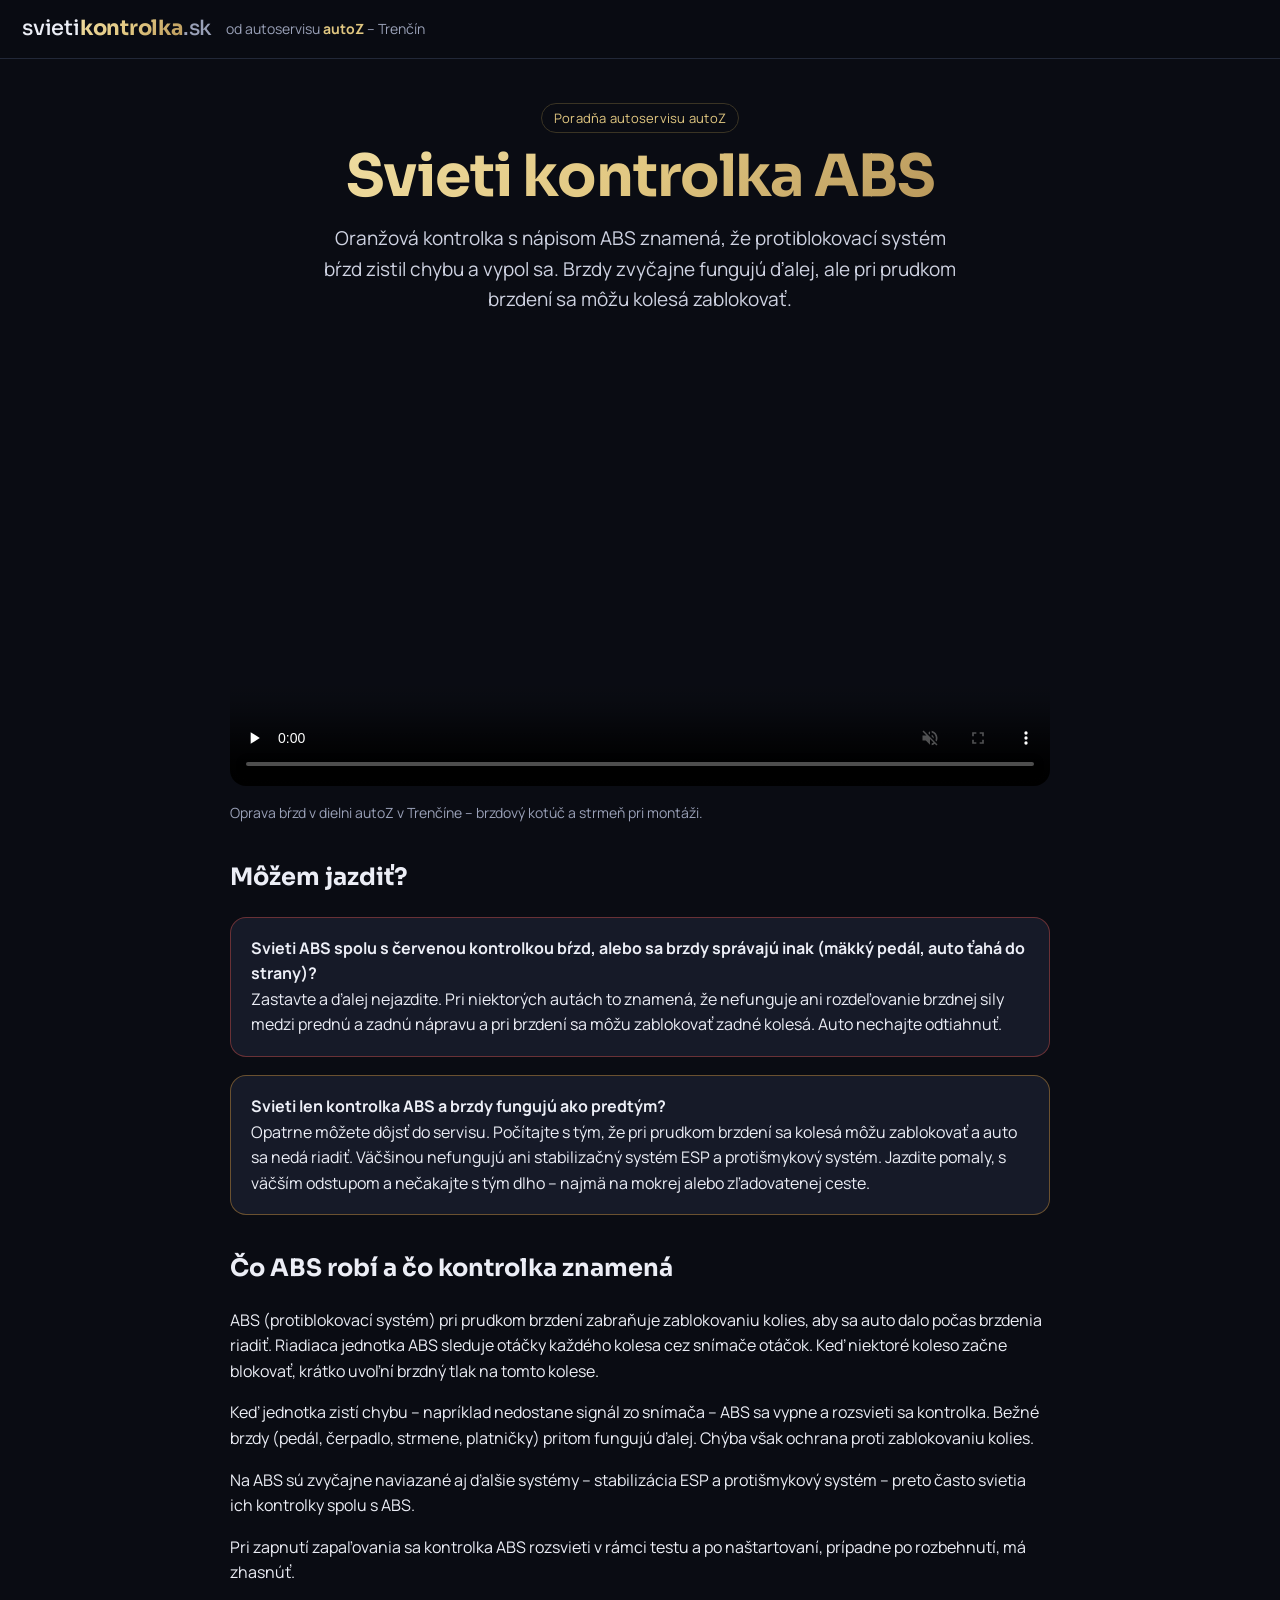
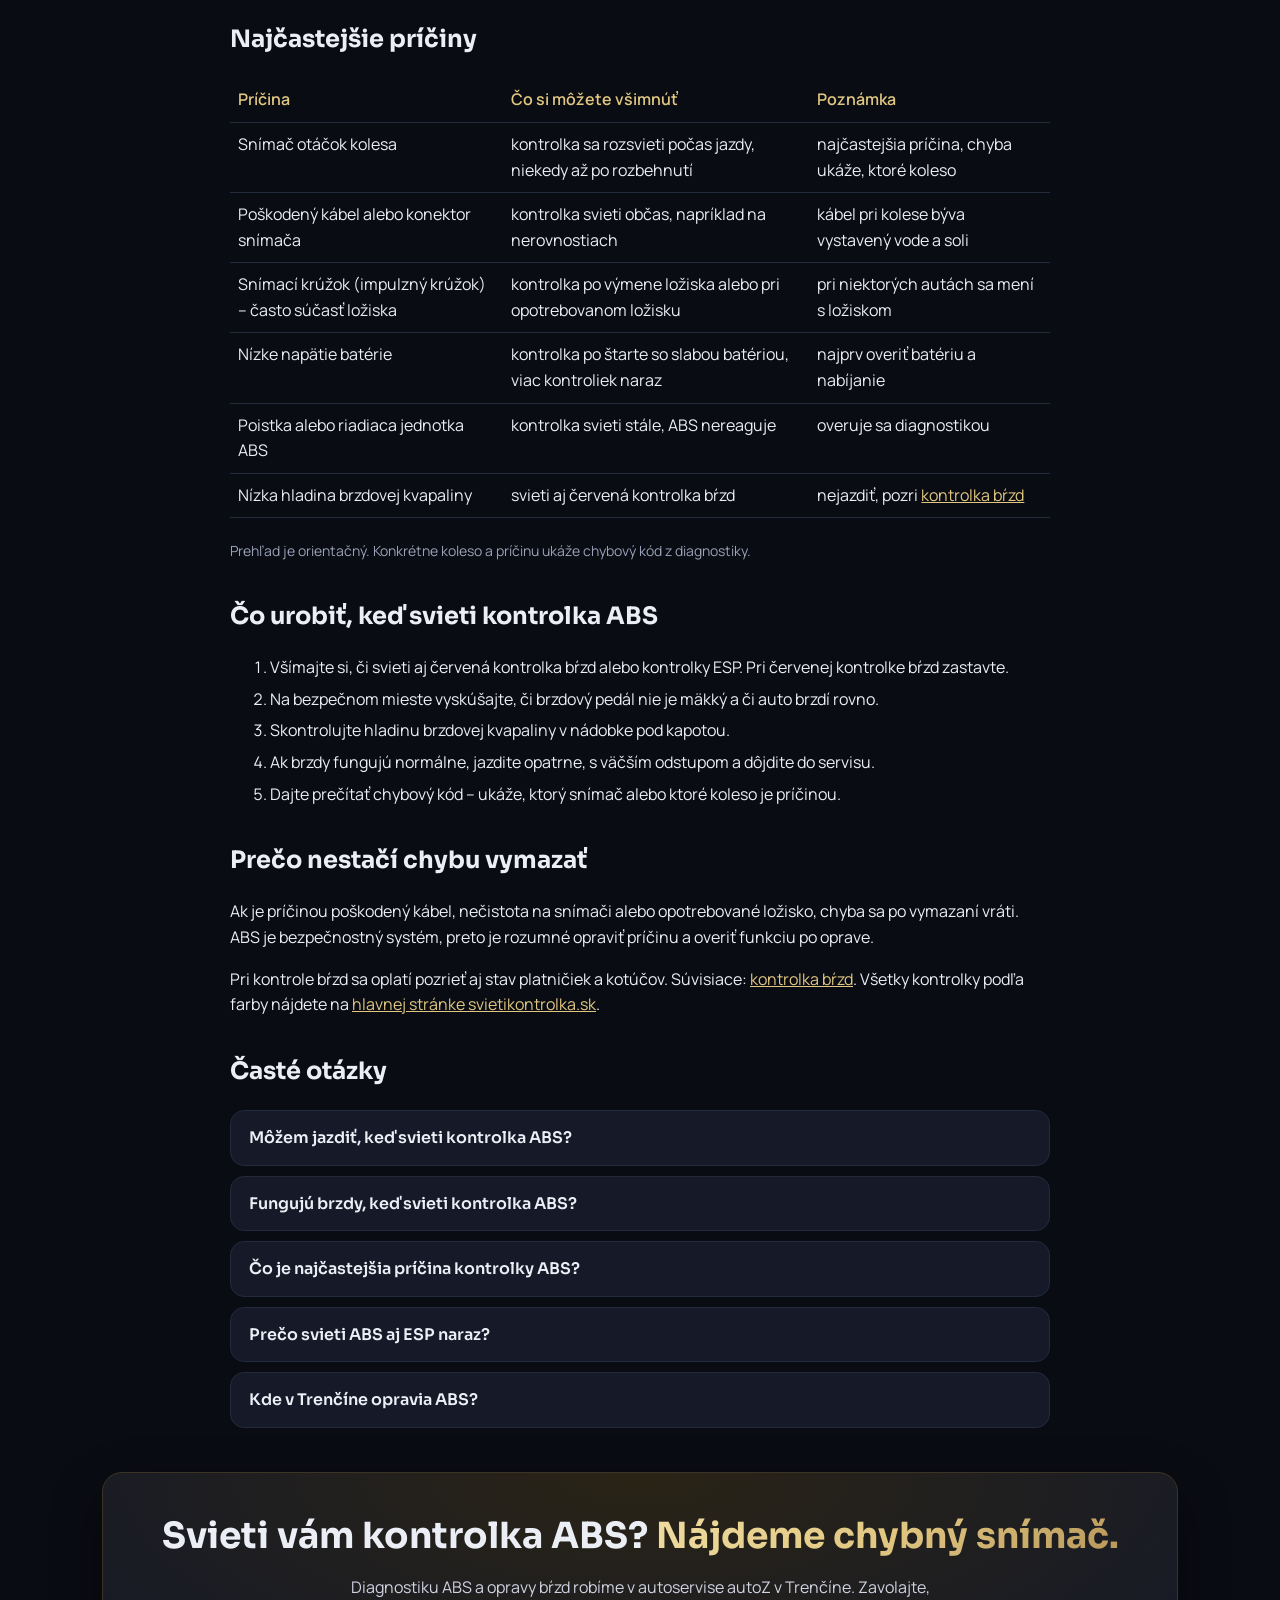
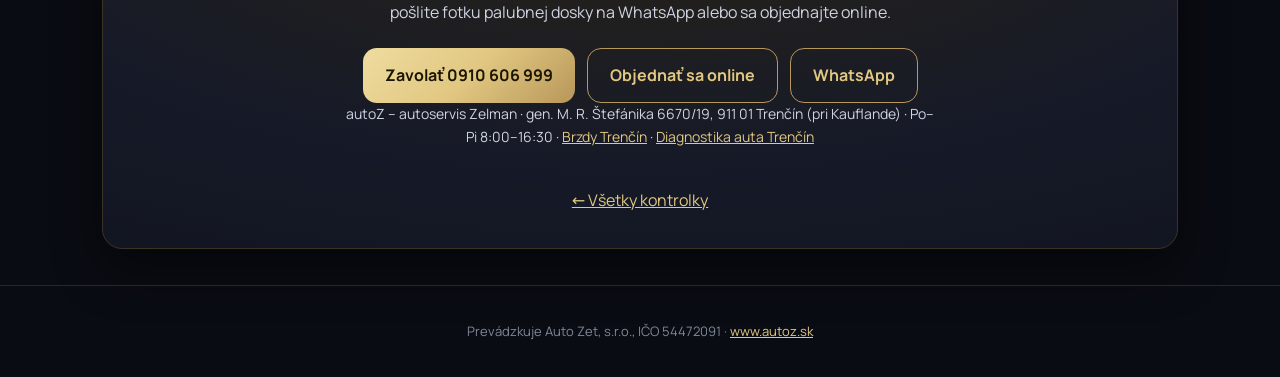
==== kontrolka-abs/index.html @ 492c8a30 "NÁVRH: 6 podstránok kontroliek (noindex) + video na kontrolke motora" ====
<!doctype html><html lang="sk"><head><meta charset="utf-8">
<meta name="viewport" content="width=device-width,initial-scale=1">
<meta name="robots" content="noindex">
<title>Svieti kontrolka ABS – čo znamená a môžem jazdiť? | svietikontrolka.sk</title>
<meta name="description" content="Svieti kontrolka ABS? Brzdy fungujú, ale bez protiblokovacieho systému. Najčastejšie príčiny (snímače otáčok kolies), kedy nejazdiť a čo urobiť.">
<link rel="canonical" href="https://svietikontrolka.sk/kontrolka-abs/">
<meta property="og:title" content="Svieti kontrolka ABS – čo znamená?"><meta property="og:description" content="Snímače otáčok kolies, brzdy bez ABS, kedy nejazdiť a čo urobiť.">
<meta property="og:url" content="https://svietikontrolka.sk/kontrolka-abs/"><meta property="og:type" content="article"><meta name="theme-color" content="#0a0c13">
<link rel="stylesheet" href="../styl.css?v=3">
<style>.obsah{max-width:860px;margin:0 auto;padding:0 20px}.obsah h2{margin-top:34px}.obsah li{margin:6px 0}
.tab{width:100%;border-collapse:collapse;margin:14px 0}.tab td,.tab th{border-bottom:1px solid #232a3c;padding:9px 8px;text-align:left;vertical-align:top}.tab th{color:#e1c781;font-weight:600}
.box{background:#161a28;border:1px solid #232a3c;border-radius:16px;padding:18px 20px;margin:18px 0}.box.c{border-color:#e5534b66}.box.o{border-color:#e8a33d66}
.spat{display:inline-block;margin:18px 0 0}.video{margin:18px 0 6px}.video .tlm{margin:8px 0 0}@media(max-width:600px){.tab th:nth-child(3),.tab td:nth-child(3){display:none}}</style>
<script type="application/ld+json">{"@context": "https://schema.org", "@graph": [{"@type": "Article", "headline": "Svieti kontrolka ABS – čo znamená a môžem jazdiť?", "inLanguage": "sk", "mainEntityOfPage": "https://svietikontrolka.sk/kontrolka-abs/", "publisher": {"@type": "AutoRepair", "name": "autoZ – autoservis Zelman"}}, {"@type": "FAQPage", "mainEntity": [{"@type": "Question", "name": "Môžem jazdiť, keď svieti kontrolka ABS?", "acceptedAnswer": {"@type": "Answer", "text": "Ak svieti len kontrolka ABS a brzdy fungujú normálne, môžete opatrne dôjsť do servisu. Pri prudkom brzdení sa však kolesá môžu zablokovať. Ak svieti aj červená kontrolka bŕzd alebo je pedál mäkký, zastavte a ďalej nejazdite."}}, {"@type": "Question", "name": "Fungujú brzdy, keď svieti kontrolka ABS?", "acceptedAnswer": {"@type": "Answer", "text": "Zvyčajne áno, auto brzdí ako bez ABS. Chýba ochrana proti zablokovaniu kolies a väčšinou aj stabilizačný systém ESP."}}, {"@type": "Question", "name": "Čo je najčastejšia príčina kontrolky ABS?", "acceptedAnswer": {"@type": "Answer", "text": "Najčastejšie chybný snímač otáčok kolesa alebo poškodený kábel k nemu. Diagnostika ukáže, ktoré koleso je príčinou."}}, {"@type": "Question", "name": "Prečo svieti ABS aj ESP naraz?", "acceptedAnswer": {"@type": "Answer", "text": "Stabilizačný systém ESP používa rovnaké snímače otáčok kolies ako ABS. Keď je chyba v ABS, vypne sa zvyčajne aj ESP."}}, {"@type": "Question", "name": "Kde v Trenčíne opravia ABS?", "acceptedAnswer": {"@type": "Answer", "text": "V autoservise autoZ na ulici gen. M. R. Štefánika 6670/19 v Trenčíne, pri Kauflande. Objednať sa môžete na 0910 606 999 alebo na autoz.sk/rezervacia."}}]}, {"@type": "AutoRepair", "name": "autoZ – autoservis Zelman", "telephone": "+421910606999", "url": "https://www.autoz.sk/", "address": {"@type": "PostalAddress", "streetAddress": "gen. M. R. Štefánika 6670/19", "addressLocality": "Trenčín", "postalCode": "911 01", "addressCountry": "SK"}, "openingHours": "Mo-Fr 08:00-16:30"}]}</script>
</head><body>
<header class="top"><a class="logo" href="../">svieti<b>kontrolka</b><span>.sk</span></a>
<a class="od" href="https://www.autoz.sk/?z=svietikontrolka">od autoservisu <b>autoZ</b> – Trenčín</a></header>
<main>
<section class="hero"><p class="stitok">Poradňa autoservisu autoZ</p>
<h1><span class="zlato">Svieti kontrolka ABS</span></h1>
<p class="lead">Oranžová kontrolka s nápisom ABS znamená, že protiblokovací systém bŕzd zistil chybu a vypol sa. Brzdy zvyčajne fungujú ďalej, ale pri prudkom brzdení sa môžu kolesá zablokovať.</p></section>
<div class="obsah">
<figure class="video"><video src="https://www.autoz.sk/obrazky/videa/sluzba-brzdy.mp4" poster="https://www.autoz.sk/obrazky/videa/sluzba-brzdy.jpg" controls muted playsinline preload="none" style="width:100%;border-radius:16px"></video><figcaption class="tlm">Oprava bŕzd v dielni autoZ v Trenčíne – brzdový kotúč a strmeň pri montáži.</figcaption></figure>
<h2>Môžem jazdiť?</h2>
<div class="box c"><b>Svieti ABS spolu s červenou kontrolkou bŕzd, alebo sa brzdy správajú inak (mäkký pedál, auto ťahá do strany)?</b><br>Zastavte a ďalej nejazdite. Pri niektorých autách to znamená, že nefunguje ani rozdeľovanie brzdnej sily medzi prednú a zadnú nápravu a pri brzdení sa môžu zablokovať zadné kolesá. Auto nechajte odtiahnuť.</div>
<div class="box o"><b>Svieti len kontrolka ABS a brzdy fungujú ako predtým?</b><br>Opatrne môžete dôjsť do servisu. Počítajte s tým, že pri prudkom brzdení sa kolesá môžu zablokovať a auto sa nedá riadiť. Väčšinou nefungujú ani stabilizačný systém ESP a protišmykový systém. Jazdite pomaly, s väčším odstupom a nečakajte s tým dlho – najmä na mokrej alebo zľadovatenej ceste.</div>
<h2>Čo ABS robí a čo kontrolka znamená</h2>
<p>ABS (protiblokovací systém) pri prudkom brzdení zabraňuje zablokovaniu kolies, aby sa auto dalo počas brzdenia riadiť. Riadiaca jednotka ABS sleduje otáčky každého kolesa cez snímače otáčok. Keď niektoré koleso začne blokovať, krátko uvoľní brzdný tlak na tomto kolese.</p>
<p>Keď jednotka zistí chybu – napríklad nedostane signál zo snímača – ABS sa vypne a rozsvieti sa kontrolka. Bežné brzdy (pedál, čerpadlo, strmene, platničky) pritom fungujú ďalej. Chýba však ochrana proti zablokovaniu kolies.</p>
<p>Na ABS sú zvyčajne naviazané aj ďalšie systémy – stabilizácia ESP a protišmykový systém – preto často svietia ich kontrolky spolu s ABS.</p>
<p>Pri zapnutí zapaľovania sa kontrolka ABS rozsvieti v rámci testu a po naštartovaní, prípadne po rozbehnutí, má zhasnúť.</p>
<h2>Najčastejšie príčiny</h2>
<table class="tab"><tr><th>Príčina</th><th>Čo si môžete všimnúť</th><th>Poznámka</th></tr>
<tr><td>Snímač otáčok kolesa</td><td>kontrolka sa rozsvieti počas jazdy, niekedy až po rozbehnutí</td><td>najčastejšia príčina, chyba ukáže, ktoré koleso</td></tr>
<tr><td>Poškodený kábel alebo konektor snímača</td><td>kontrolka svieti občas, napríklad na nerovnostiach</td><td>kábel pri kolese býva vystavený vode a soli</td></tr>
<tr><td>Snímací krúžok (impulzný krúžok) – často súčasť ložiska</td><td>kontrolka po výmene ložiska alebo pri opotrebovanom ložisku</td><td>pri niektorých autách sa mení s ložiskom</td></tr>
<tr><td>Nízke napätie batérie</td><td>kontrolka po štarte so slabou batériou, viac kontroliek naraz</td><td>najprv overiť batériu a nabíjanie</td></tr>
<tr><td>Poistka alebo riadiaca jednotka ABS</td><td>kontrolka svieti stále, ABS nereaguje</td><td>overuje sa diagnostikou</td></tr>
<tr><td>Nízka hladina brzdovej kvapaliny</td><td>svieti aj červená kontrolka bŕzd</td><td>nejazdiť, pozri <a href="../kontrolka-brzd/">kontrolka bŕzd</a></td></tr>
</table>
<p class="tlm">Prehľad je orientačný. Konkrétne koleso a príčinu ukáže chybový kód z diagnostiky.</p>
<h2>Čo urobiť, keď svieti kontrolka ABS</h2>
<ol><li>Všímajte si, či svieti aj červená kontrolka bŕzd alebo kontrolky ESP. Pri červenej kontrolke bŕzd zastavte.</li>
<li>Na bezpečnom mieste vyskúšajte, či brzdový pedál nie je mäkký a či auto brzdí rovno.</li>
<li>Skontrolujte hladinu brzdovej kvapaliny v nádobke pod kapotou.</li>
<li>Ak brzdy fungujú normálne, jazdite opatrne, s väčším odstupom a dôjdite do servisu.</li>
<li>Dajte prečítať chybový kód – ukáže, ktorý snímač alebo ktoré koleso je príčinou.</li></ol>

<h2>Prečo nestačí chybu vymazať</h2>
<p>Ak je príčinou poškodený kábel, nečistota na snímači alebo opotrebované ložisko, chyba sa po vymazaní vráti. ABS je bezpečnostný systém, preto je rozumné opraviť príčinu a overiť funkciu po oprave.</p>
<p>Pri kontrole bŕzd sa oplatí pozrieť aj stav platničiek a kotúčov. Súvisiace: <a href="../kontrolka-brzd/">kontrolka bŕzd</a>. Všetky kontrolky podľa farby nájdete na <a href="../">hlavnej stránke svietikontrolka.sk</a>.</p>
<h2>Časté otázky</h2>
<details class="fq"><summary>Môžem jazdiť, keď svieti kontrolka ABS?</summary><p>Ak svieti len kontrolka ABS a brzdy fungujú normálne, môžete opatrne dôjsť do servisu. Pri prudkom brzdení sa však kolesá môžu zablokovať. Ak svieti aj červená kontrolka bŕzd alebo je pedál mäkký, zastavte a ďalej nejazdite.</p></details>
<details class="fq"><summary>Fungujú brzdy, keď svieti kontrolka ABS?</summary><p>Zvyčajne áno, auto brzdí ako bez ABS. Chýba ochrana proti zablokovaniu kolies a väčšinou aj stabilizačný systém ESP.</p></details>
<details class="fq"><summary>Čo je najčastejšia príčina kontrolky ABS?</summary><p>Najčastejšie chybný snímač otáčok kolesa alebo poškodený kábel k nemu. Diagnostika ukáže, ktoré koleso je príčinou.</p></details>
<details class="fq"><summary>Prečo svieti ABS aj ESP naraz?</summary><p>Stabilizačný systém ESP používa rovnaké snímače otáčok kolies ako ABS. Keď je chyba v ABS, vypne sa zvyčajne aj ESP.</p></details>
<details class="fq"><summary>Kde v Trenčíne opravia ABS?</summary><p>V autoservise autoZ na ulici gen. M. R. Štefánika 6670/19 v Trenčíne, pri Kauflande. Objednať sa môžete na 0910 606 999 alebo na <a href="https://www.autoz.sk/rezervacia?z=svietikontrolka">autoz.sk/rezervacia</a>.</p></details>
</div>
<section class="pomoc" id="pomoc">
<h2>Svieti vám kontrolka ABS? <span class="zlato">Nájdeme chybný snímač.</span></h2>
<p>Diagnostiku ABS a opravy bŕzd robíme v autoservise autoZ v Trenčíne. Zavolajte, pošlite fotku palubnej dosky na WhatsApp alebo sa objednajte online.</p>
<div class="tlac"><a class="btn" href="tel:+421910606999">Zavolať 0910 606 999</a> <a class="btn btn2" href="https://www.autoz.sk/rezervacia?z=svietikontrolka">Objednať sa online</a> <a class="btn btn2" href="https://wa.me/421910606999">WhatsApp</a></div>
<p class="tlm">autoZ – autoservis Zelman · gen.&nbsp;M.&nbsp;R.&nbsp;Štefánika 6670/19, 911&nbsp;01 Trenčín (pri Kauflande) · Po–Pi&nbsp;8:00–16:30 · <a href="https://www.autoz.sk/brzdy-trencin?z=svietikontrolka">Brzdy Trenčín</a> · <a href="https://www.autoz.sk/diagnostika-auta-trencin?z=svietikontrolka">Diagnostika auta Trenčín</a></p>
<a class="spat" href="../">← Všetky kontrolky</a>
</section>
</main>
<footer><p>Prevádzkuje Auto Zet, s.r.o., IČO 54472091 · <a href="https://www.autoz.sk/">www.autoz.sk</a></p></footer>
</body></html>
---- styl.css ----
@font-face{font-family:Sora;src:url(pisma/sora-latin-wght-normal.woff2) format('woff2');font-weight:100 800;font-display:swap;unicode-range:U+0000-00FF,U+0131,U+0152-0153,U+02BB-02BC,U+02C6,U+02DA,U+02DC,U+2000-206F,U+20AC,U+2122,U+2212,U+FEFF}
@font-face{font-family:Sora;src:url(pisma/sora-latin-ext-wght-normal.woff2) format('woff2');font-weight:100 800;font-display:swap;unicode-range:U+0100-02AF,U+0304,U+0308,U+0329,U+1E00-1EFF,U+20A0-20AB,U+20AD-20C0,U+2113,U+2C60-2C7F,U+A720-A7FF}
@font-face{font-family:Manrope;src:url(pisma/manrope-latin-wght-normal.woff2) format('woff2');font-weight:200 800;font-display:swap;unicode-range:U+0000-00FF,U+0131,U+0152-0153,U+02BB-02BC,U+02C6,U+02DA,U+02DC,U+2000-206F,U+20AC,U+2122,U+2212,U+FEFF}
@font-face{font-family:Manrope;src:url(pisma/manrope-latin-ext-wght-normal.woff2) format('woff2');font-weight:200 800;font-display:swap;unicode-range:U+0100-02AF,U+0304,U+0308,U+0329,U+1E00-1EFF,U+20A0-20AB,U+20AD-20C0,U+2113,U+2C60-2C7F,U+A720-A7FF}
:root{--bg:#0a0c13;--p1:#161a28;--p2:#1e2333;--z:#e1c781;--zs:#efdca0;--zt:#b8975a;--t:#eceef6;--tl:#9aa1b8;--n:#7e8894;--g:linear-gradient(135deg,#efdca0,#e1c781,#b8975a);--c:#e5534b;--o:#e8a33d;--zel:#5fb36b}
*{box-sizing:border-box}html{scroll-behavior:smooth}@media(prefers-reduced-motion:reduce){html{scroll-behavior:auto}}
body{margin:0;background:var(--bg);color:var(--t);font:16px/1.6 Manrope,system-ui,sans-serif;-webkit-text-size-adjust:100%}
h1,h2,h3,.logo{font-family:Sora,system-ui,sans-serif}a{color:var(--z)}
.zlato{background:var(--g);-webkit-background-clip:text;background-clip:text;color:transparent}
.top{position:sticky;top:0;z-index:5;display:flex;align-items:center;gap:14px;flex-wrap:wrap;padding:12px 22px;background:#0a0c13ee;backdrop-filter:blur(8px);border-bottom:1px solid #222838}
.logo{text-decoration:none;color:var(--t);font-size:21px;font-weight:500;letter-spacing:-.01em}.logo b{background:var(--g);-webkit-background-clip:text;background-clip:text;color:transparent;font-weight:700}.logo span{color:var(--tl)}
.od{color:var(--tl);font-size:14px;text-decoration:none}.od b{color:var(--z)}
.tel-top{margin-left:auto;display:flex;align-items:center;gap:8px;padding:8px 14px;border-radius:12px;background:var(--g);color:#1a1500;font-weight:700;text-decoration:none;font-size:15px;white-space:nowrap}
.tel-top svg,.btn svg,.hladaj svg{width:18px;height:18px;flex:none}
main{max-width:1120px;margin:0 auto;padding:0 22px}
.hero{padding:44px 0 18px;text-align:center}
.stitok{display:inline-block;margin:0 0 12px;padding:4px 12px;border:1px solid #3a3424;border-radius:99px;color:var(--z);font-size:13px;letter-spacing:.02em}
.hero h1{font-size:clamp(32px,6vw,58px);line-height:1.1;margin:0 0 14px;letter-spacing:-.02em}
.lead{font-size:clamp(16px,2.2vw,19px);color:#cfd3e2;max-width:640px;margin:0 auto 26px}
.semafor{display:grid;grid-template-columns:repeat(3,1fr);gap:12px;max-width:760px;margin:0 auto 22px}
.sf{display:flex;flex-direction:column;align-items:center;gap:2px;padding:16px 10px;background:var(--p1);border:1px solid #232a3c;border-radius:16px;text-decoration:none;color:var(--t);box-shadow:0 10px 30px #0006;transition:transform .2s,border-color .2s}
.sf:hover{transform:translateY(-2px)}.sf small{color:var(--tl);font-size:13px}.sf b{font-family:Sora,system-ui,sans-serif;font-size:15px}
.bod{display:inline-block;width:14px;height:14px;border-radius:50%;flex:none}
.sf .bod{width:18px;height:18px;margin-bottom:6px}
.sf-c .bod{background:var(--c);box-shadow:0 0 14px var(--c)}.sf-o .bod{background:var(--o);box-shadow:0 0 14px var(--o)}.sf-z .bod{background:var(--zel);box-shadow:0 0 14px var(--zel)}
.sf-c:hover{border-color:var(--c)}.sf-o:hover{border-color:var(--o)}.sf-z:hover{border-color:var(--zel)}
.hladaj{display:flex;align-items:center;gap:10px;max-width:560px;margin:0 auto;padding:0 16px;background:var(--p2);border:1px solid #2c3347;border-radius:14px;color:var(--tl)}
.hladaj:focus-within{border-color:var(--zt)}
.hladaj input{flex:1;min-width:0;background:none;border:0;outline:0;color:var(--t);font:inherit;font-size:16px;padding:14px 0}
.nic{margin:16px auto 0;color:var(--tl)}
.sk{padding:30px 0 6px;scroll-margin-top:70px}
.sk h2{display:flex;align-items:center;gap:12px;font-size:clamp(22px,3.4vw,30px);margin:0 0 4px}
.sp{color:var(--tl);margin:0 0 18px}
.mriezka{display:grid;grid-template-columns:repeat(auto-fill,minmax(320px,1fr));gap:14px}
.k{display:flex;gap:16px;align-items:flex-start;background:var(--p1);border:1px solid #232a3c;border-radius:16px;padding:18px;box-shadow:0 10px 30px #0005}
.k[hidden],.sk[hidden]{display:none}
.k-c{border-left:3px solid var(--c)}.k-o{border-left:3px solid var(--o)}.k-z{border-left:3px solid var(--zel)}
.ik{flex:none;width:64px;height:64px;display:grid;place-items:center;border-radius:14px;background:#0d1019;border:1px solid #232a3c}
.ik svg{width:44px;height:44px;filter:drop-shadow(0 0 6px var(--kf))}
.tx{min-width:0;flex:1}.tx h3{font-size:17px;margin:0;line-height:1.3}
.vy{margin:2px 0 6px;color:var(--n);font-size:13px}
.co{margin:0 0 8px;font-size:15px;color:#d6d9e6}
details summary{cursor:pointer;list-style:none;display:flex;align-items:center;gap:10px;flex-wrap:wrap;color:var(--z);font-weight:600;font-size:14px}
details summary::-webkit-details-marker{display:none}
.cr{white-space:nowrap;display:inline-flex;align-items:center;gap:10px}.k details summary .cr::after{content:"";width:7px;height:7px;border-right:2px solid var(--z);border-bottom:2px solid var(--z);transform:rotate(45deg) translateY(-2px);transition:transform .2s}
.k details[open] summary .cr::after{transform:rotate(-135deg)}
.k details p{margin:10px 0 0;font-size:15px;color:#cfd3e2}
.st{padding:2px 10px;border-radius:99px;font-size:12px;font-weight:700;letter-spacing:.02em}
.st-c{background:#e5534b22;color:#ff8d86;border:1px solid #e5534b66}.st-o{background:#e8a33d22;color:#f3c27a;border:1px solid #e8a33d66}.st-z{background:#5fb36b22;color:#8fd69a;border:1px solid #5fb36b66}
.pomoc{margin:44px 0 10px;padding:34px 28px;text-align:center;border-radius:20px;border:1px solid #3a3424;background:radial-gradient(120% 140% at 50% 0%,#2a2416 0%,#161a28 55%,#10131d 100%);box-shadow:0 20px 50px #0007}
.pomoc h2{font-size:clamp(24px,4vw,36px);margin:0 0 10px}.pomoc>p{max-width:620px;margin:0 auto 22px;color:#cfd3e2}
.tlac{display:flex;flex-wrap:wrap;gap:12px;justify-content:center}
.btn{display:inline-flex;align-items:center;gap:10px;padding:14px 22px;border-radius:14px;background:var(--g);color:#1a1500;font-weight:700;text-decoration:none;font-size:16px}
.btn2{background:transparent;color:var(--z);border:1px solid var(--zt)}
.btn:hover{filter:brightness(1.06)}.btn2:hover{background:#e1c78114}
.tlm{color:var(--tl);font-size:14px;margin:22px 0 0}
.faq{padding:30px 0 0;max-width:780px;margin:0 auto}.faq h2{font-size:26px;margin:0 0 14px}
.fq{background:var(--p1);border:1px solid #232a3c;border-radius:14px;padding:14px 18px;margin:0 0 10px}
.fq summary{color:var(--t);font-size:16px;font-family:Sora,system-ui,sans-serif}.fq p{margin:10px 0 0;color:#cfd3e2}
.pozn{max-width:780px;margin:24px auto 0;color:var(--n);font-size:13px;text-align:center}
footer{margin-top:36px;padding:22px;border-top:1px solid #222838;text-align:center;color:var(--n);font-size:13px}
@media(max-width:640px){.top{padding:10px 14px;gap:6px 12px}.od{order:3;width:100%;font-size:13px}.tel-top{padding:7px 12px;font-size:14px}
main{padding:0 14px}.hero{padding:28px 0 12px}.semafor{gap:8px}.sf{padding:12px 4px}.sf b{font-size:13px}.sf small{font-size:12px}
.mriezka{grid-template-columns:1fr}.k{padding:14px;gap:12px}.ik{width:54px;height:54px}.ik svg{width:38px;height:38px}
.pomoc{padding:26px 16px}.btn{width:100%;justify-content:center}}
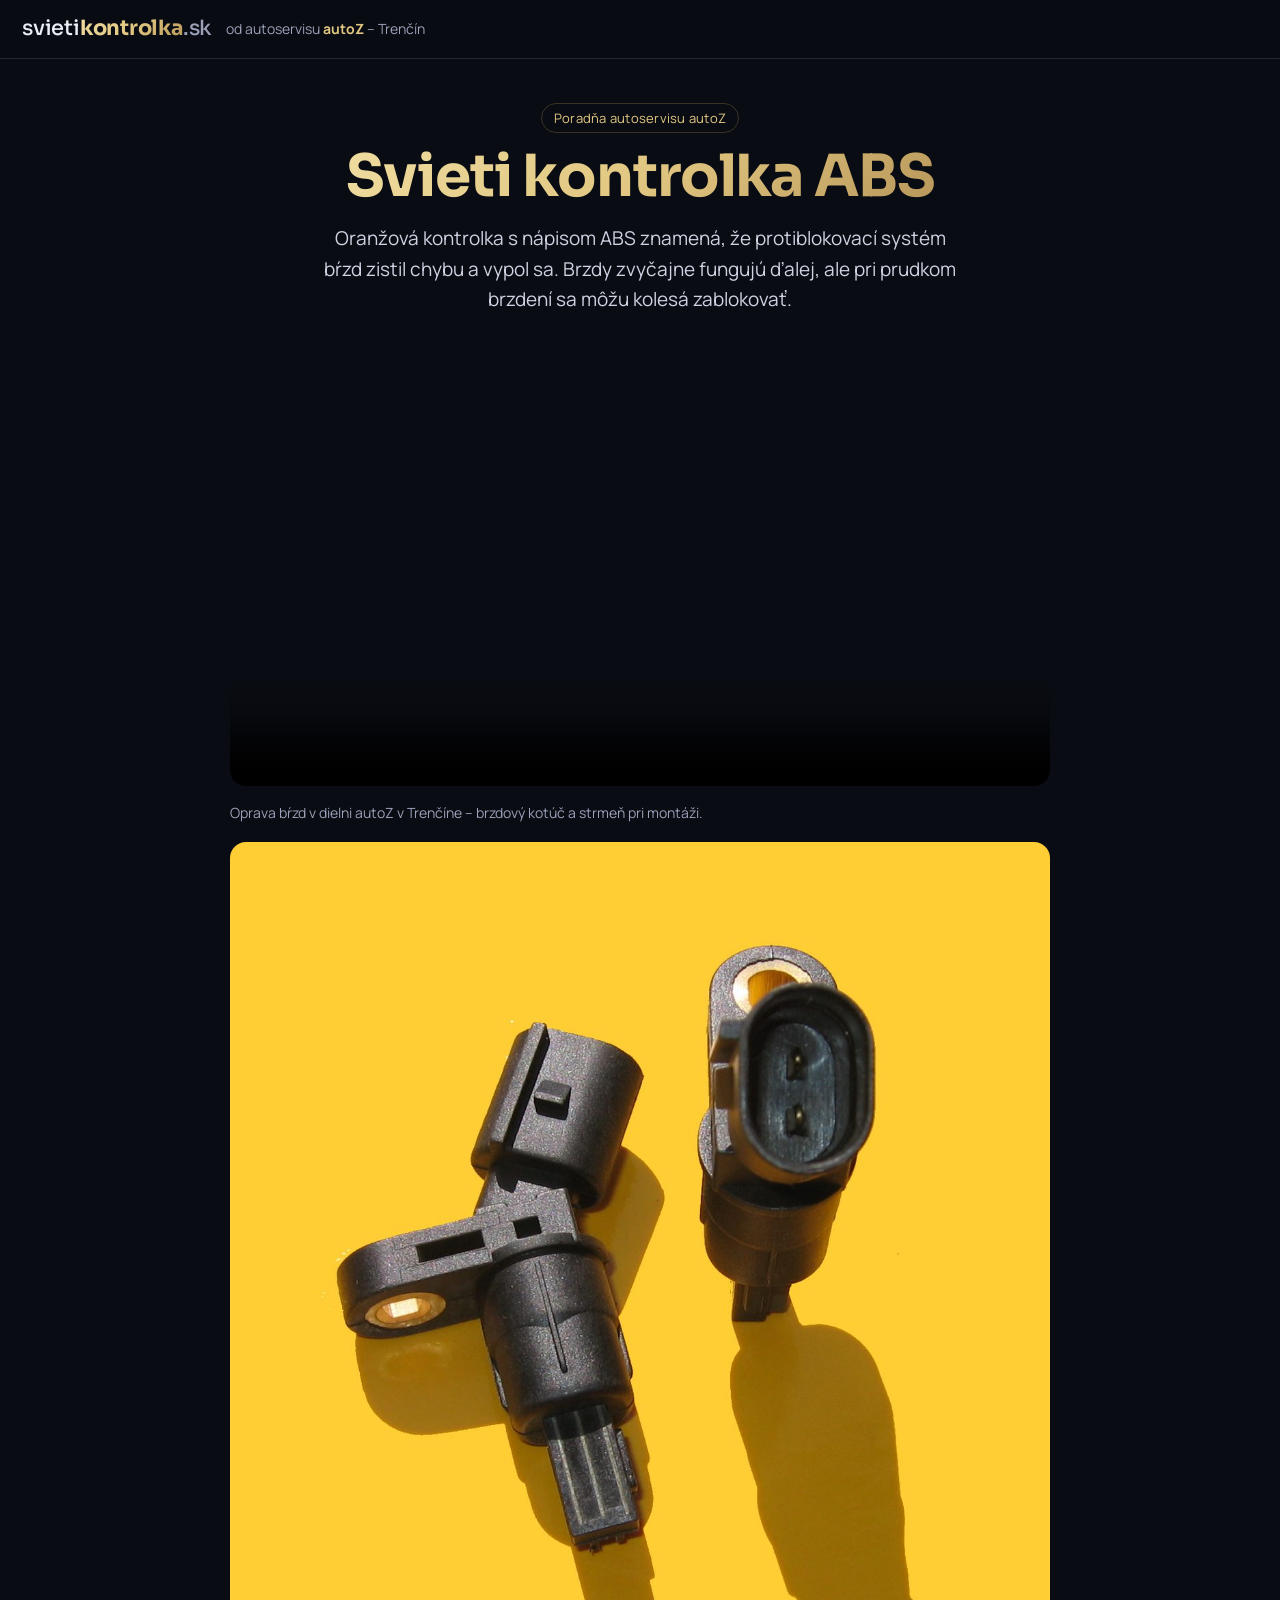
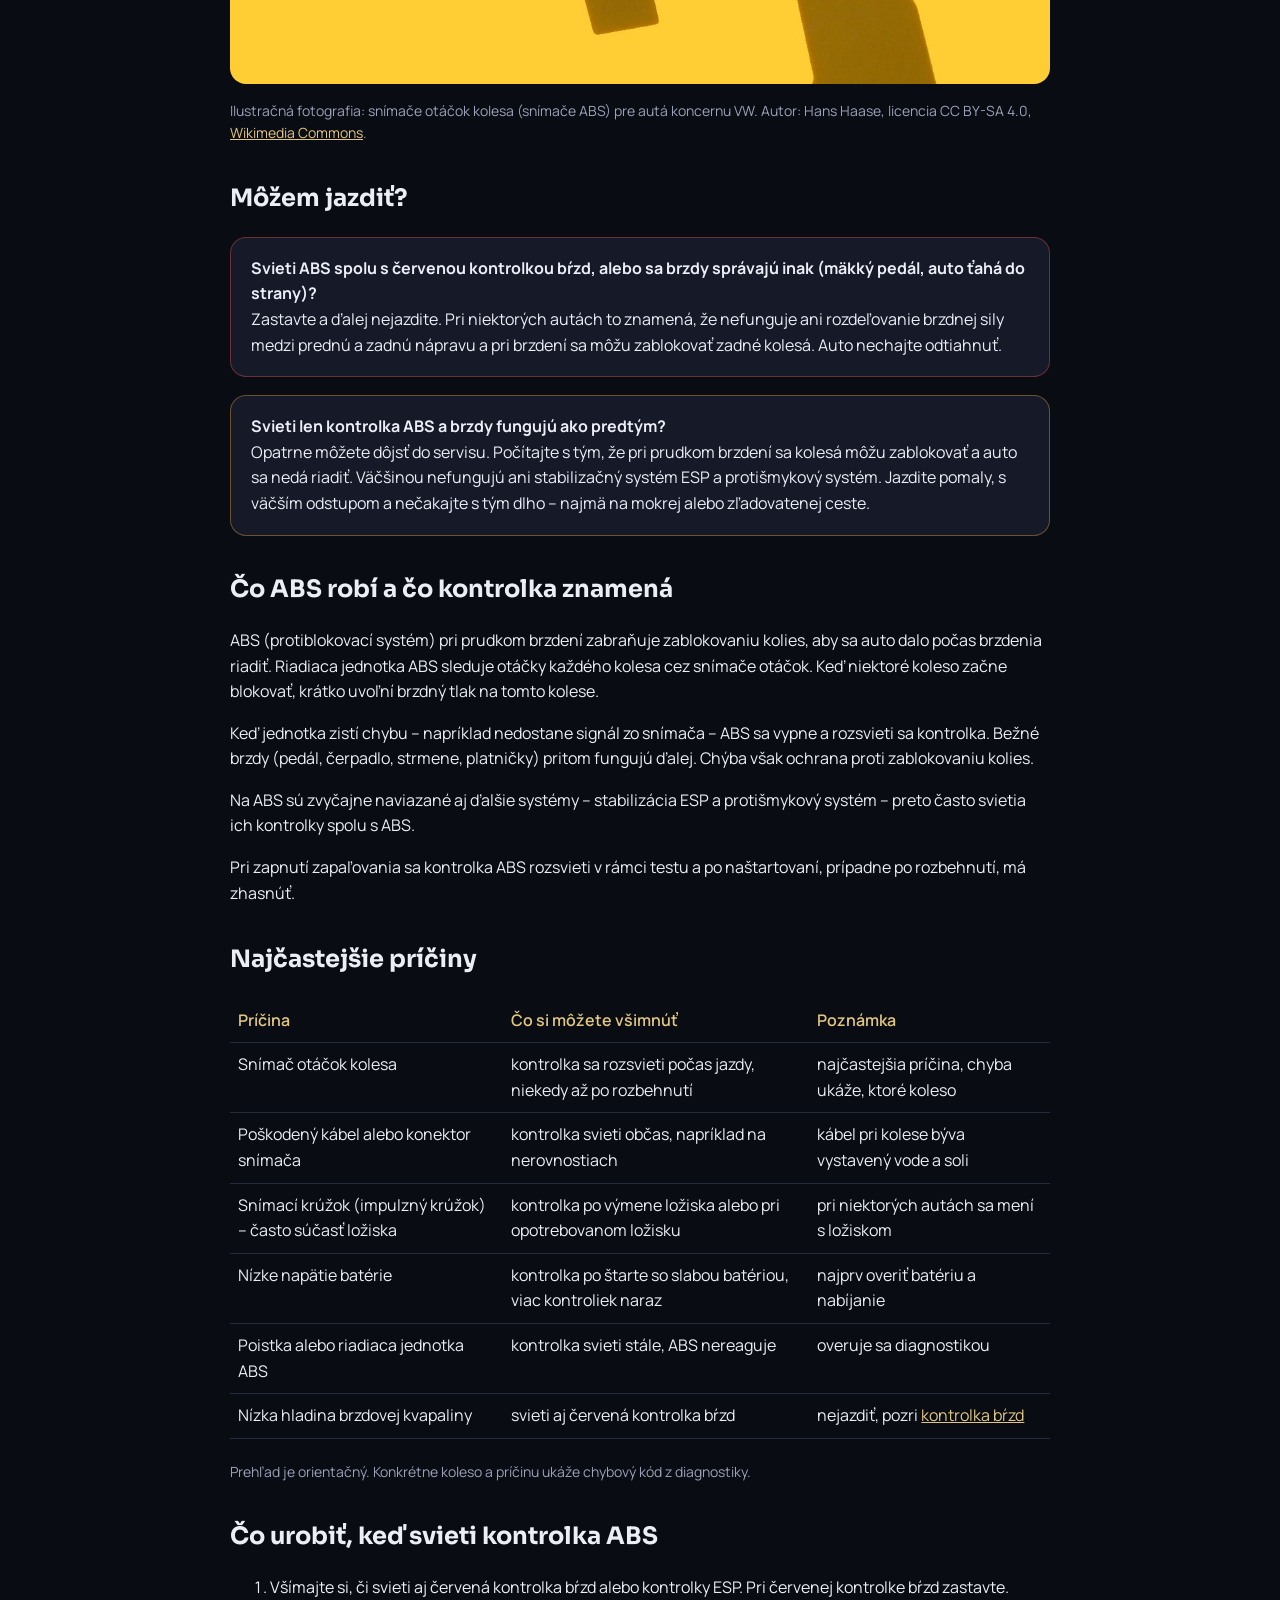
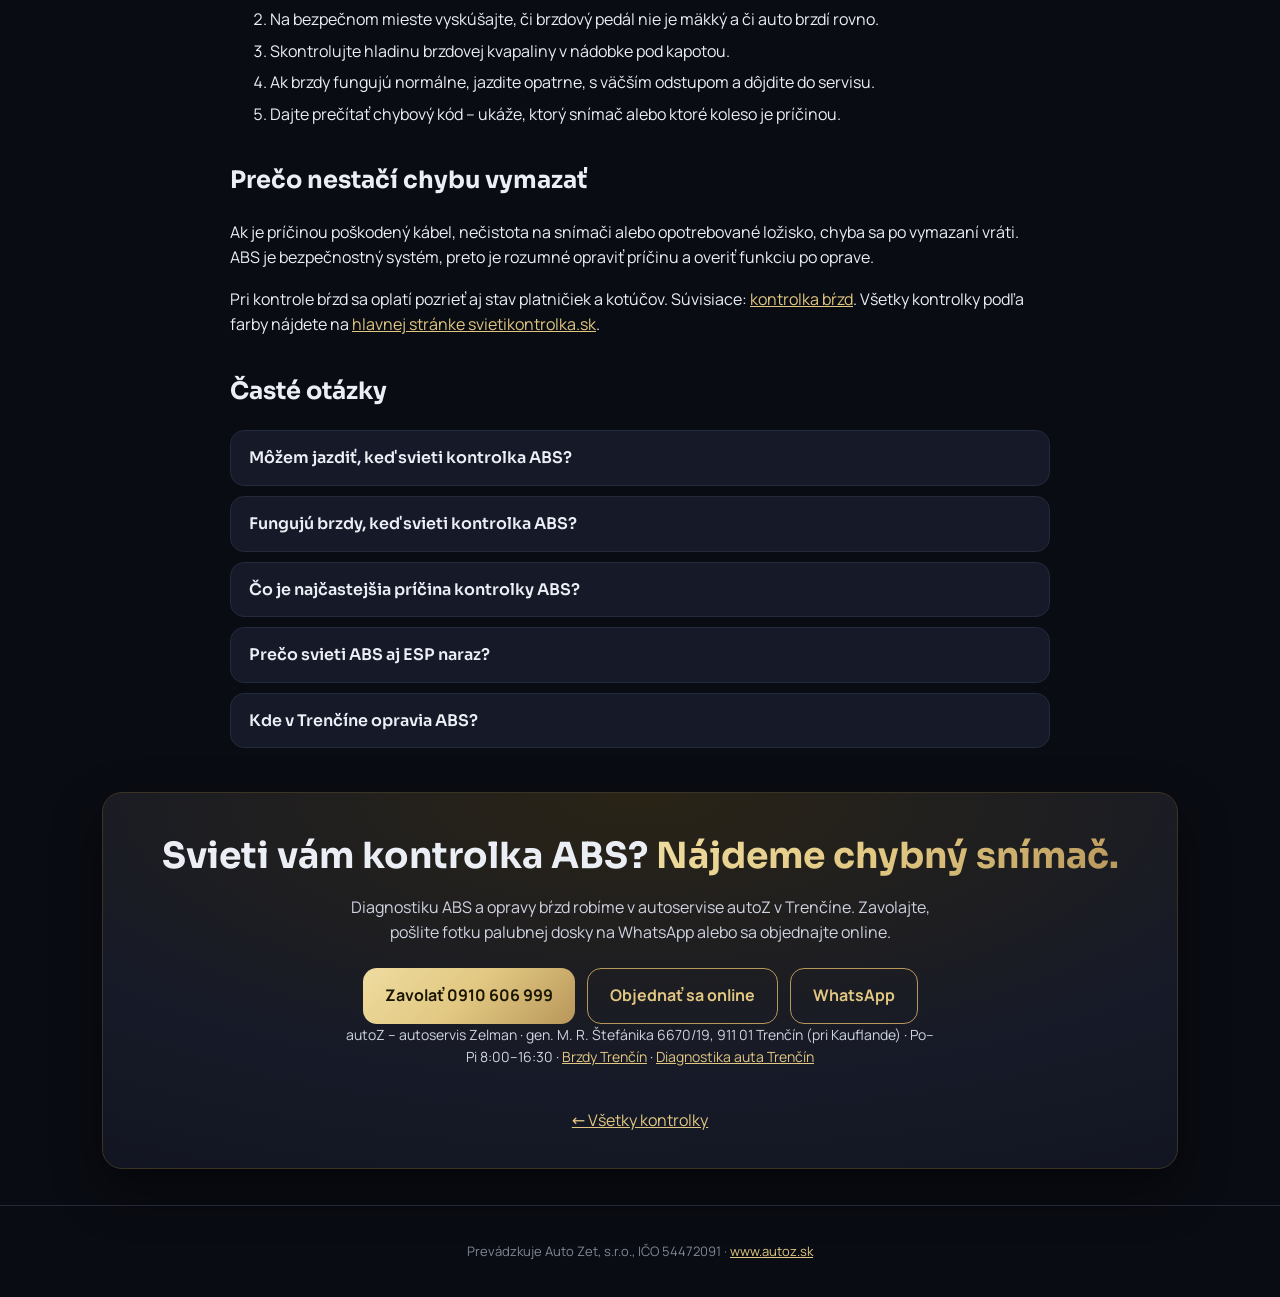
==== commit d6d58d31: "Fotky z dielne/ilustračné, vzhľad ako autoz.sk, podstránky do Googlu (bez noindex, sitemap)" ====
--- a/kontrolka-abs/index.html
+++ b/kontrolka-abs/index.html
@@ -1,6 +1,5 @@
 <!doctype html><html lang="sk"><head><meta charset="utf-8">
 <meta name="viewport" content="width=device-width,initial-scale=1">
-<meta name="robots" content="noindex">
 <title>Svieti kontrolka ABS – čo znamená a môžem jazdiť? | svietikontrolka.sk</title>
 <meta name="description" content="Svieti kontrolka ABS? Brzdy fungujú, ale bez protiblokovacieho systému. Najčastejšie príčiny (snímače otáčok kolies), kedy nejazdiť a čo urobiť.">
 <link rel="canonical" href="https://svietikontrolka.sk/kontrolka-abs/">
@@ -21,6 +20,7 @@
 <p class="lead">Oranžová kontrolka s nápisom ABS znamená, že protiblokovací systém bŕzd zistil chybu a vypol sa. Brzdy zvyčajne fungujú ďalej, ale pri prudkom brzdení sa môžu kolesá zablokovať.</p></section>
 <div class="obsah">
 <figure class="video"><video src="https://www.autoz.sk/obrazky/videa/sluzba-brzdy.mp4" poster="https://www.autoz.sk/obrazky/videa/sluzba-brzdy.jpg" controls muted playsinline preload="none" style="width:100%;border-radius:16px"></video><figcaption class="tlm">Oprava bŕzd v dielni autoZ v Trenčíne – brzdový kotúč a strmeň pri montáži.</figcaption></figure>
+<figure class="foto" style="margin:18px 0 6px"><img src="../img/snimac-abs.jpg" alt="Snímače otáčok kolies ABS" width="1200" height="1232" loading="lazy" style="width:100%;height:auto;border-radius:16px"><figcaption class="tlm" style="margin:8px 0 0">Ilustračná fotografia: snímače otáčok kolesa (snímače ABS) pre autá koncernu VW. Autor: Hans Haase, licencia CC BY-SA 4.0, <a href="https://commons.wikimedia.org/wiki/File:ABS_Sensor_VAG_IMG_0562.JPG" rel="noopener">Wikimedia Commons</a>.</figcaption></figure>
 <h2>Môžem jazdiť?</h2>
 <div class="box c"><b>Svieti ABS spolu s červenou kontrolkou bŕzd, alebo sa brzdy správajú inak (mäkký pedál, auto ťahá do strany)?</b><br>Zastavte a ďalej nejazdite. Pri niektorých autách to znamená, že nefunguje ani rozdeľovanie brzdnej sily medzi prednú a zadnú nápravu a pri brzdení sa môžu zablokovať zadné kolesá. Auto nechajte odtiahnuť.</div>
 <div class="box o"><b>Svieti len kontrolka ABS a brzdy fungujú ako predtým?</b><br>Opatrne môžete dôjsť do servisu. Počítajte s tým, že pri prudkom brzdení sa kolesá môžu zablokovať a auto sa nedá riadiť. Väčšinou nefungujú ani stabilizačný systém ESP a protišmykový systém. Jazdite pomaly, s väčším odstupom a nečakajte s tým dlho – najmä na mokrej alebo zľadovatenej ceste.</div>
--- a/styl.css
+++ b/styl.css
@@ -63,3 +63,11 @@
 main{padding:0 14px}.hero{padding:28px 0 12px}.semafor{gap:8px}.sf{padding:12px 4px}.sf b{font-size:13px}.sf small{font-size:12px}
 .mriezka{grid-template-columns:1fr}.k{padding:14px;gap:12px}.ik{width:54px;height:54px}.ik svg{width:38px;height:38px}
 .pomoc{padding:26px 16px}.btn{width:100%;justify-content:center}}
+.galeria{padding:26px 0 0}.galeria>h2{font-size:clamp(22px,3.4vw,30px);margin:0 0 4px}
+.gr h3{display:flex;align-items:center;gap:10px;font-size:16px;margin:18px 0 10px;color:#cfd3e2}.gr .bod{width:12px;height:12px}
+.gm{display:grid;grid-template-columns:repeat(auto-fill,minmax(104px,1fr));gap:10px}
+.g{display:flex;flex-direction:column;align-items:center;gap:6px;padding:12px 6px 10px;background:#0d1019;border:1px solid #232a3c;border-radius:14px;text-decoration:none;color:var(--tl);font-size:12px;line-height:1.25;text-align:center;transition:border-color .2s,transform .2s}
+.g svg{width:42px;height:42px}.g:hover{transform:translateY(-2px)}
+.g-c:hover{border-color:var(--c)}.g-o:hover{border-color:var(--o)}.g-z:hover{border-color:var(--zel)}
+.k{scroll-margin-top:80px;transition:box-shadow .4s}.k.svieti{box-shadow:0 0 0 2px var(--z),0 10px 30px #0006}
+@media(max-width:640px){.gm{grid-template-columns:repeat(3,1fr);gap:8px}.g{font-size:11px;padding:10px 4px 8px}.g svg{width:36px;height:36px}}
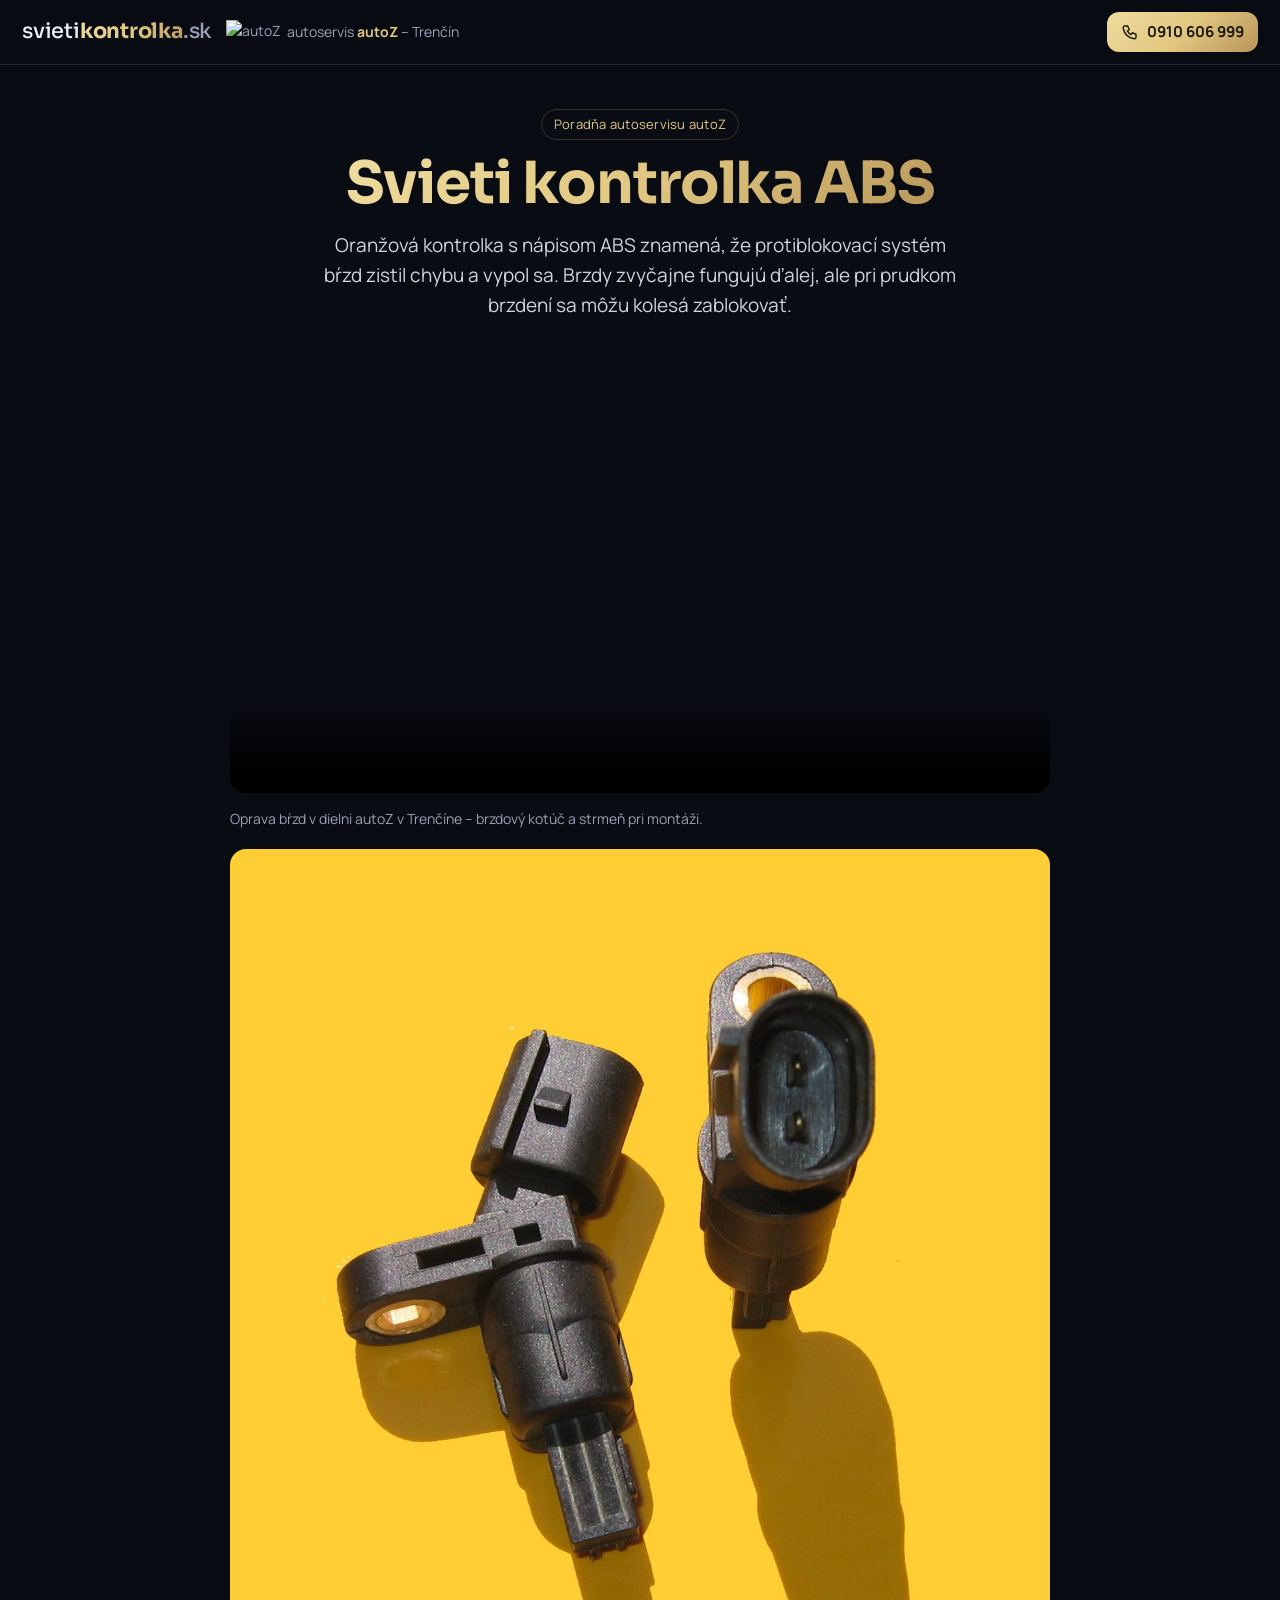
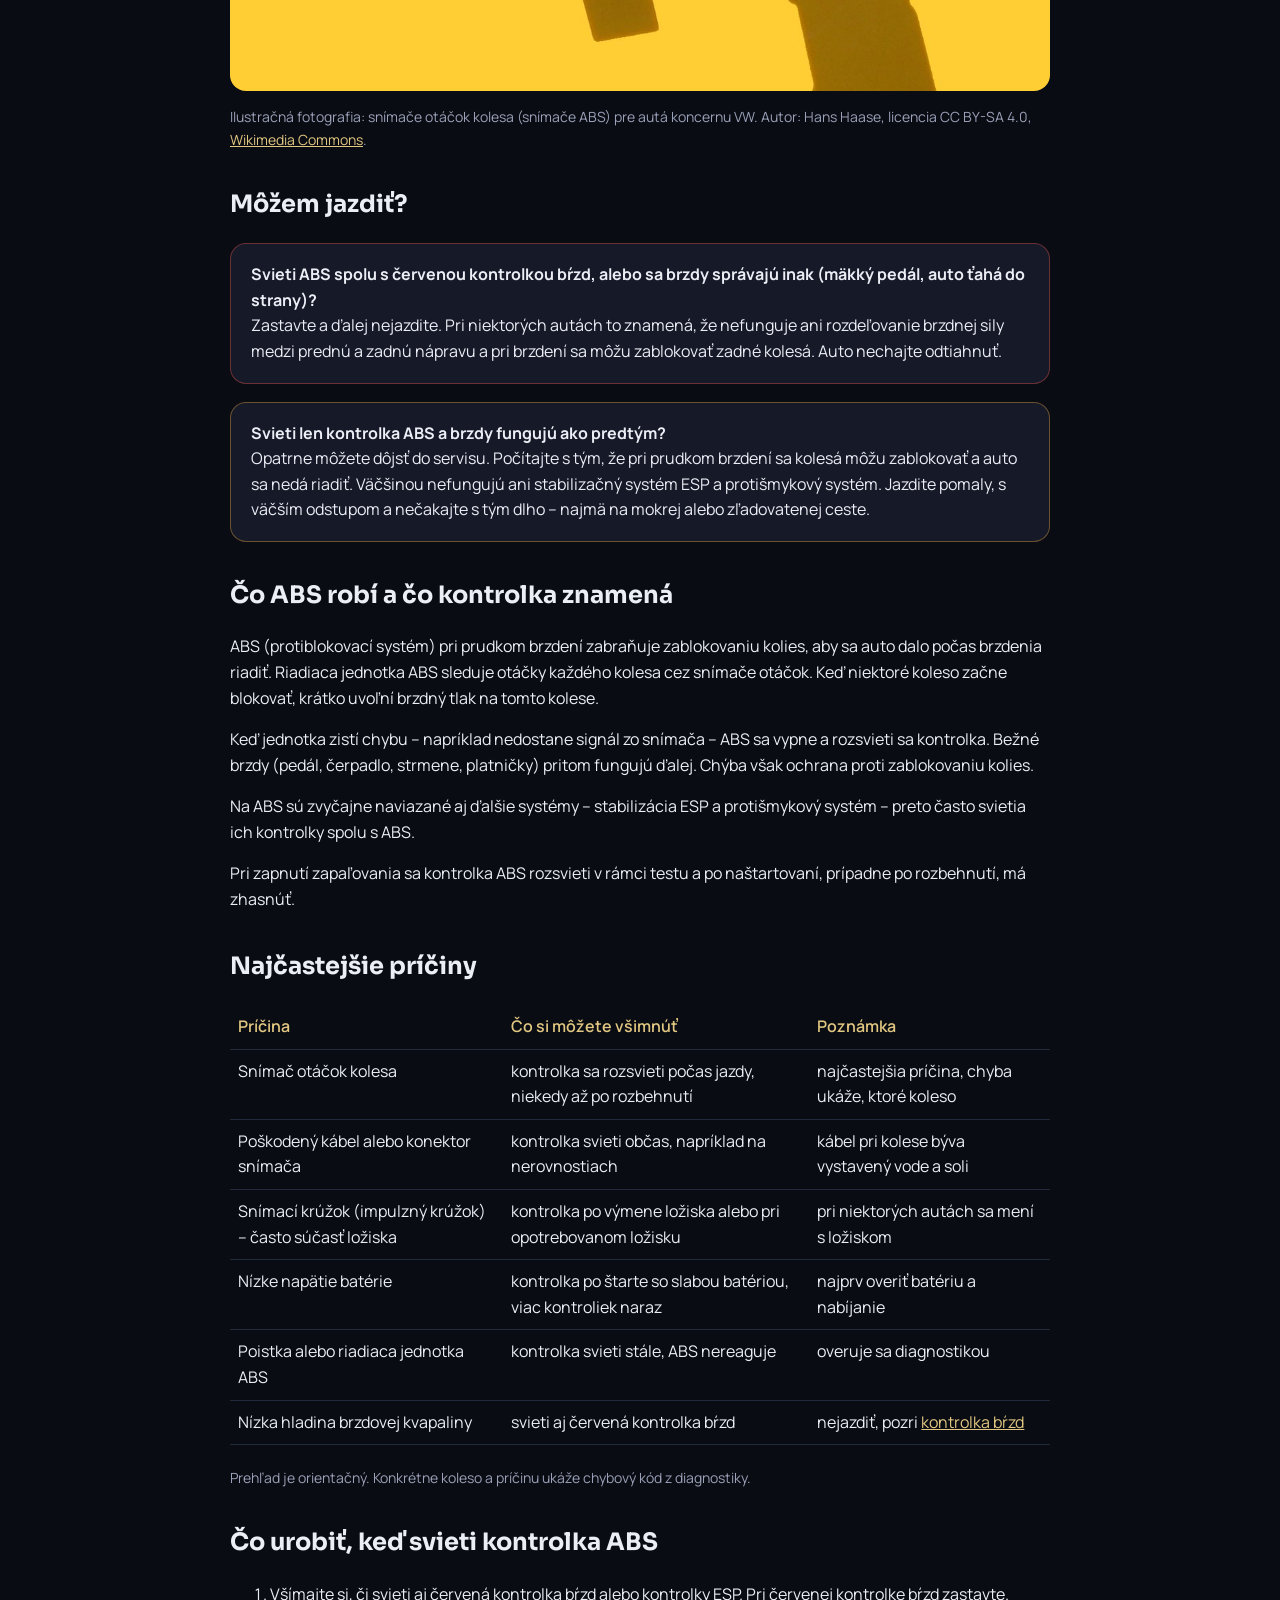
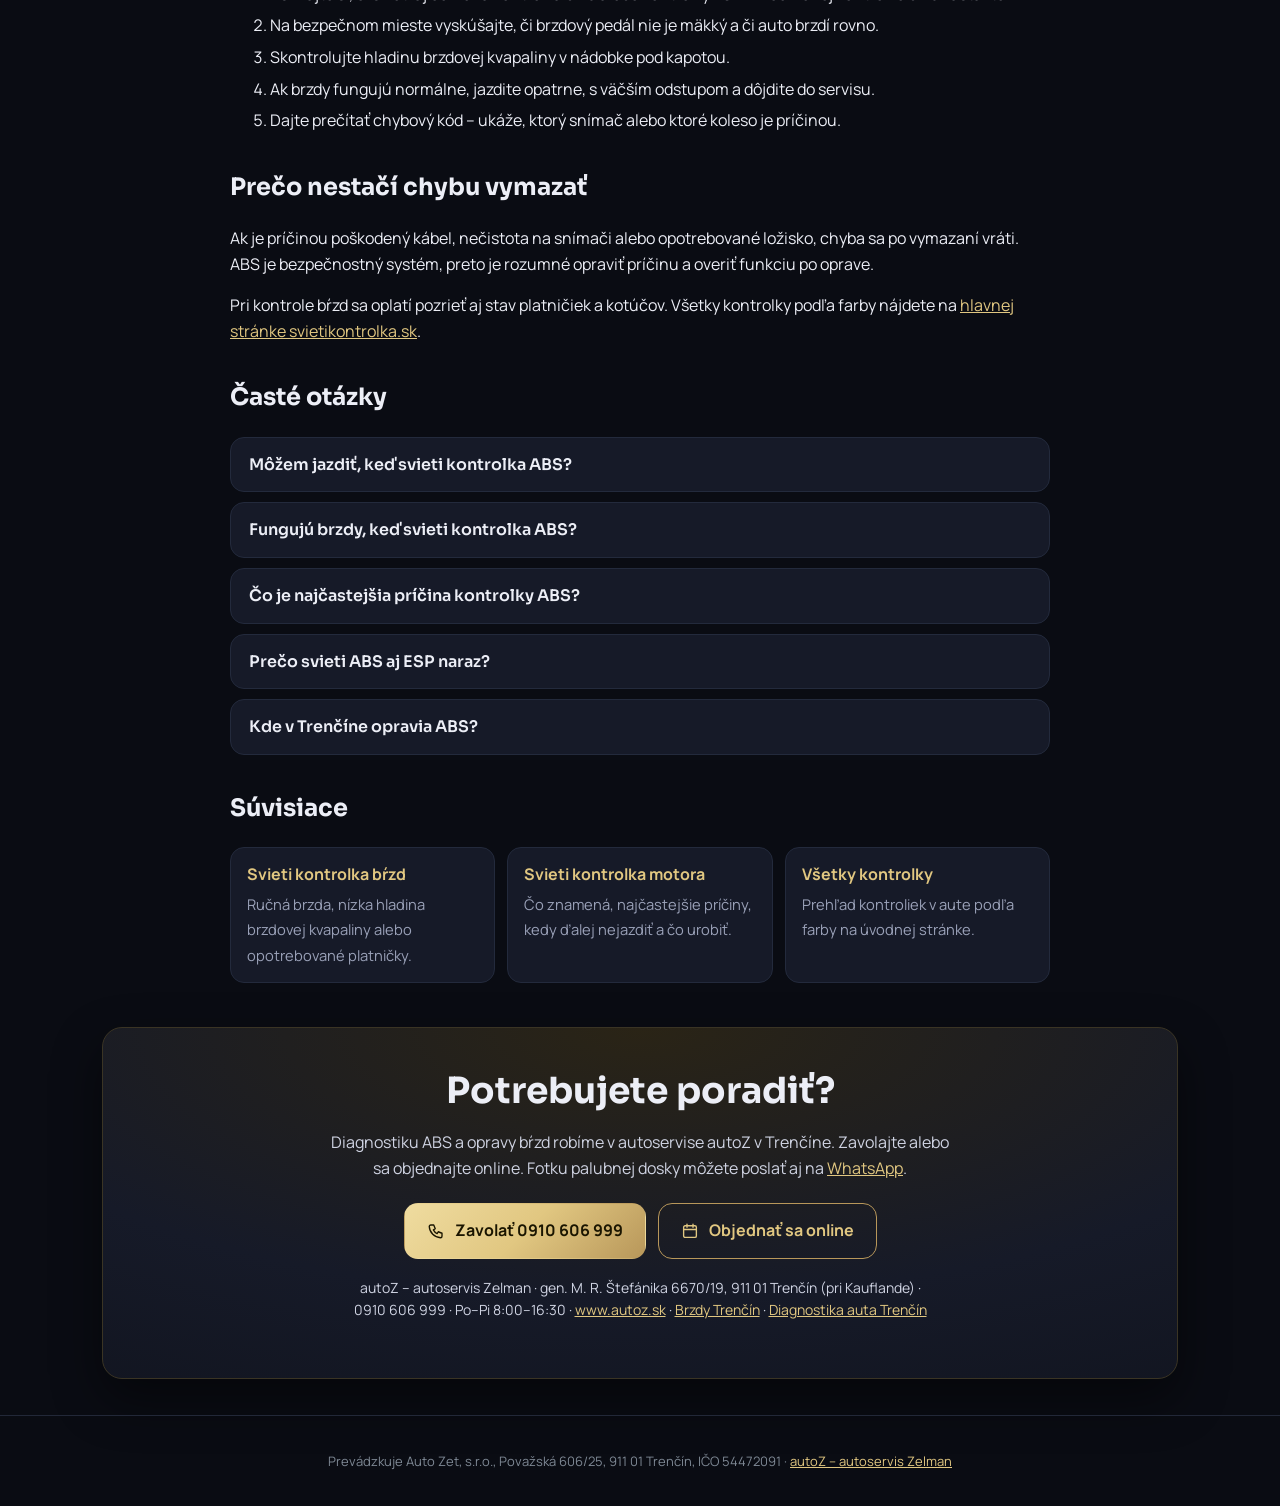
==== commit 5bab39b4: "Doladenie: texty stručnejšie, jednotný blok Potrebujete poradiť?, súvisiace podstránky, vzhľad" ====
--- a/kontrolka-abs/index.html
+++ b/kontrolka-abs/index.html
@@ -5,15 +5,16 @@
 <link rel="canonical" href="https://svietikontrolka.sk/kontrolka-abs/">
 <meta property="og:title" content="Svieti kontrolka ABS – čo znamená?"><meta property="og:description" content="Snímače otáčok kolies, brzdy bez ABS, kedy nejazdiť a čo urobiť.">
 <meta property="og:url" content="https://svietikontrolka.sk/kontrolka-abs/"><meta property="og:type" content="article"><meta name="theme-color" content="#0a0c13">
-<link rel="stylesheet" href="../styl.css?v=3">
+<link rel="stylesheet" href="../styl.css?v=4">
 <style>.obsah{max-width:860px;margin:0 auto;padding:0 20px}.obsah h2{margin-top:34px}.obsah li{margin:6px 0}
 .tab{width:100%;border-collapse:collapse;margin:14px 0}.tab td,.tab th{border-bottom:1px solid #232a3c;padding:9px 8px;text-align:left;vertical-align:top}.tab th{color:#e1c781;font-weight:600}
 .box{background:#161a28;border:1px solid #232a3c;border-radius:16px;padding:18px 20px;margin:18px 0}.box.c{border-color:#e5534b66}.box.o{border-color:#e8a33d66}
-.spat{display:inline-block;margin:18px 0 0}.video{margin:18px 0 6px}.video .tlm{margin:8px 0 0}@media(max-width:600px){.tab th:nth-child(3),.tab td:nth-child(3){display:none}}</style>
+.spat{display:inline-block;margin:18px 0 0}.video{margin:18px 0 6px}.video .tlm{margin:8px 0 0}@media(max-width:600px){.tab th:nth-child(3),.tab td:nth-child(3){display:none}}.az-logo{height:20px;width:auto;vertical-align:middle;margin:-3px 6px 0 0}.btn{border:1px solid transparent}.btn2{border-color:var(--zt)}.pomoc .tlm{margin-top:18px}.suv{margin:34px auto 0}.suv-g{display:grid;grid-template-columns:repeat(auto-fill,minmax(230px,1fr));gap:12px;margin-top:12px}.suv-g a{display:block;background:#161a28;border:1px solid #232a3c;border-radius:14px;padding:14px 16px;text-decoration:none;color:inherit}.suv-g a:hover{border-color:#b8975a}.suv-g b{display:block;color:#e1c781;margin-bottom:4px}.suv-g span{color:#9aa1b8;font-size:.92rem;line-height:1.45}</style>
 <script type="application/ld+json">{"@context": "https://schema.org", "@graph": [{"@type": "Article", "headline": "Svieti kontrolka ABS – čo znamená a môžem jazdiť?", "inLanguage": "sk", "mainEntityOfPage": "https://svietikontrolka.sk/kontrolka-abs/", "publisher": {"@type": "AutoRepair", "name": "autoZ – autoservis Zelman"}}, {"@type": "FAQPage", "mainEntity": [{"@type": "Question", "name": "Môžem jazdiť, keď svieti kontrolka ABS?", "acceptedAnswer": {"@type": "Answer", "text": "Ak svieti len kontrolka ABS a brzdy fungujú normálne, môžete opatrne dôjsť do servisu. Pri prudkom brzdení sa však kolesá môžu zablokovať. Ak svieti aj červená kontrolka bŕzd alebo je pedál mäkký, zastavte a ďalej nejazdite."}}, {"@type": "Question", "name": "Fungujú brzdy, keď svieti kontrolka ABS?", "acceptedAnswer": {"@type": "Answer", "text": "Zvyčajne áno, auto brzdí ako bez ABS. Chýba ochrana proti zablokovaniu kolies a väčšinou aj stabilizačný systém ESP."}}, {"@type": "Question", "name": "Čo je najčastejšia príčina kontrolky ABS?", "acceptedAnswer": {"@type": "Answer", "text": "Najčastejšie chybný snímač otáčok kolesa alebo poškodený kábel k nemu. Diagnostika ukáže, ktoré koleso je príčinou."}}, {"@type": "Question", "name": "Prečo svieti ABS aj ESP naraz?", "acceptedAnswer": {"@type": "Answer", "text": "Stabilizačný systém ESP používa rovnaké snímače otáčok kolies ako ABS. Keď je chyba v ABS, vypne sa zvyčajne aj ESP."}}, {"@type": "Question", "name": "Kde v Trenčíne opravia ABS?", "acceptedAnswer": {"@type": "Answer", "text": "V autoservise autoZ na ulici gen. M. R. Štefánika 6670/19 v Trenčíne, pri Kauflande. Objednať sa môžete na 0910 606 999 alebo na autoz.sk/rezervacia."}}]}, {"@type": "AutoRepair", "name": "autoZ – autoservis Zelman", "telephone": "+421910606999", "url": "https://www.autoz.sk/", "address": {"@type": "PostalAddress", "streetAddress": "gen. M. R. Štefánika 6670/19", "addressLocality": "Trenčín", "postalCode": "911 01", "addressCountry": "SK"}, "openingHours": "Mo-Fr 08:00-16:30"}]}</script>
 </head><body>
 <header class="top"><a class="logo" href="../">svieti<b>kontrolka</b><span>.sk</span></a>
-<a class="od" href="https://www.autoz.sk/?z=svietikontrolka">od autoservisu <b>autoZ</b> – Trenčín</a></header>
+<a class="od" href="https://www.autoz.sk/?z=svietikontrolka"><img class="az-logo" src="https://www.autoz.sk/obrazky/logo.webp" alt="autoZ" width="40" height="20">autoservis <b>autoZ</b> – Trenčín</a>
+<a class="tel-top" href="tel:+421910606999"><svg viewBox="0 0 24 24" fill="none" stroke="currentColor" stroke-width="1.8" stroke-linecap="round" stroke-linejoin="round"><path d="M5 4h4l2 5-2.5 1.5a11 11 0 0 0 5 5L15 13l5 2v4a2 2 0 0 1-2 2A16 16 0 0 1 3 6a2 2 0 0 1 2-2z"/></svg><span>0910 606 999</span></a></header>
 <main>
 <section class="hero"><p class="stitok">Poradňa autoservisu autoZ</p>
 <h1><span class="zlato">Svieti kontrolka ABS</span></h1>
@@ -48,7 +49,7 @@
 
 <h2>Prečo nestačí chybu vymazať</h2>
 <p>Ak je príčinou poškodený kábel, nečistota na snímači alebo opotrebované ložisko, chyba sa po vymazaní vráti. ABS je bezpečnostný systém, preto je rozumné opraviť príčinu a overiť funkciu po oprave.</p>
-<p>Pri kontrole bŕzd sa oplatí pozrieť aj stav platničiek a kotúčov. Súvisiace: <a href="../kontrolka-brzd/">kontrolka bŕzd</a>. Všetky kontrolky podľa farby nájdete na <a href="../">hlavnej stránke svietikontrolka.sk</a>.</p>
+<p>Pri kontrole bŕzd sa oplatí pozrieť aj stav platničiek a kotúčov. Všetky kontrolky podľa farby nájdete na <a href="../">hlavnej stránke svietikontrolka.sk</a>.</p>
 <h2>Časté otázky</h2>
 <details class="fq"><summary>Môžem jazdiť, keď svieti kontrolka ABS?</summary><p>Ak svieti len kontrolka ABS a brzdy fungujú normálne, môžete opatrne dôjsť do servisu. Pri prudkom brzdení sa však kolesá môžu zablokovať. Ak svieti aj červená kontrolka bŕzd alebo je pedál mäkký, zastavte a ďalej nejazdite.</p></details>
 <details class="fq"><summary>Fungujú brzdy, keď svieti kontrolka ABS?</summary><p>Zvyčajne áno, auto brzdí ako bez ABS. Chýba ochrana proti zablokovaniu kolies a väčšinou aj stabilizačný systém ESP.</p></details>
@@ -56,13 +57,13 @@
 <details class="fq"><summary>Prečo svieti ABS aj ESP naraz?</summary><p>Stabilizačný systém ESP používa rovnaké snímače otáčok kolies ako ABS. Keď je chyba v ABS, vypne sa zvyčajne aj ESP.</p></details>
 <details class="fq"><summary>Kde v Trenčíne opravia ABS?</summary><p>V autoservise autoZ na ulici gen. M. R. Štefánika 6670/19 v Trenčíne, pri Kauflande. Objednať sa môžete na 0910 606 999 alebo na <a href="https://www.autoz.sk/rezervacia?z=svietikontrolka">autoz.sk/rezervacia</a>.</p></details>
 </div>
+<nav class="obsah suv" aria-label="Súvisiace"><h2>Súvisiace</h2><div class="suv-g"><a href="../kontrolka-brzd/"><b>Svieti kontrolka bŕzd</b><span>Ručná brzda, nízka hladina brzdovej kvapaliny alebo opotrebované platničky.</span></a><a href="../kontrolka-motora/"><b>Svieti kontrolka motora</b><span>Čo znamená, najčastejšie príčiny, kedy ďalej nejazdiť a čo urobiť.</span></a><a href="../"><b>Všetky kontrolky</b><span>Prehľad kontroliek v aute podľa farby na úvodnej stránke.</span></a></div></nav>
 <section class="pomoc" id="pomoc">
-<h2>Svieti vám kontrolka ABS? <span class="zlato">Nájdeme chybný snímač.</span></h2>
-<p>Diagnostiku ABS a opravy bŕzd robíme v autoservise autoZ v Trenčíne. Zavolajte, pošlite fotku palubnej dosky na WhatsApp alebo sa objednajte online.</p>
-<div class="tlac"><a class="btn" href="tel:+421910606999">Zavolať 0910 606 999</a> <a class="btn btn2" href="https://www.autoz.sk/rezervacia?z=svietikontrolka">Objednať sa online</a> <a class="btn btn2" href="https://wa.me/421910606999">WhatsApp</a></div>
-<p class="tlm">autoZ – autoservis Zelman · gen.&nbsp;M.&nbsp;R.&nbsp;Štefánika 6670/19, 911&nbsp;01 Trenčín (pri Kauflande) · Po–Pi&nbsp;8:00–16:30 · <a href="https://www.autoz.sk/brzdy-trencin?z=svietikontrolka">Brzdy Trenčín</a> · <a href="https://www.autoz.sk/diagnostika-auta-trencin?z=svietikontrolka">Diagnostika auta Trenčín</a></p>
-<a class="spat" href="../">← Všetky kontrolky</a>
+<h2>Potrebujete poradiť?</h2>
+<p>Diagnostiku ABS a opravy bŕzd robíme v autoservise autoZ v Trenčíne. Zavolajte alebo sa objednajte online. Fotku palubnej dosky môžete poslať aj na <a href="https://wa.me/421910606999">WhatsApp</a>.</p>
+<div class="tlac"><a class="btn" href="tel:+421910606999"><svg viewBox="0 0 24 24" fill="none" stroke="currentColor" stroke-width="1.8" stroke-linecap="round" stroke-linejoin="round"><path d="M5 4h4l2 5-2.5 1.5a11 11 0 0 0 5 5L15 13l5 2v4a2 2 0 0 1-2 2A16 16 0 0 1 3 6a2 2 0 0 1 2-2z"/></svg>Zavolať 0910 606 999</a> <a class="btn btn2" href="https://www.autoz.sk/rezervacia?z=svietikontrolka"><svg viewBox="0 0 24 24" fill="none" stroke="currentColor" stroke-width="1.8" stroke-linecap="round" stroke-linejoin="round"><rect x="3.5" y="5" width="17" height="15.5" rx="2"/><path d="M3.5 10h17M8 3v4M16 3v4"/></svg>Objednať sa online</a></div>
+<p class="tlm">autoZ – autoservis Zelman · gen.&nbsp;M.&nbsp;R.&nbsp;Štefánika 6670/19, 911&nbsp;01 Trenčín (pri Kauflande) · 0910&nbsp;606&nbsp;999 · <span style="white-space:nowrap">Po–Pi 8:00–16:30</span> · <a href="https://www.autoz.sk/?z=svietikontrolka">www.autoz.sk</a> · <a href="https://www.autoz.sk/brzdy-trencin?z=svietikontrolka">Brzdy Trenčín</a> · <a href="https://www.autoz.sk/diagnostika-auta-trencin?z=svietikontrolka">Diagnostika auta Trenčín</a></p>
 </section>
 </main>
-<footer><p>Prevádzkuje Auto Zet, s.r.o., IČO 54472091 · <a href="https://www.autoz.sk/">www.autoz.sk</a></p></footer>
+<footer><p>Prevádzkuje Auto Zet, s.r.o., Považská 606/25, 911 01 Trenčín, IČO 54472091 · <a href="https://www.autoz.sk/?z=svietikontrolka">autoZ – autoservis Zelman</a></p></footer>
 </body></html>
